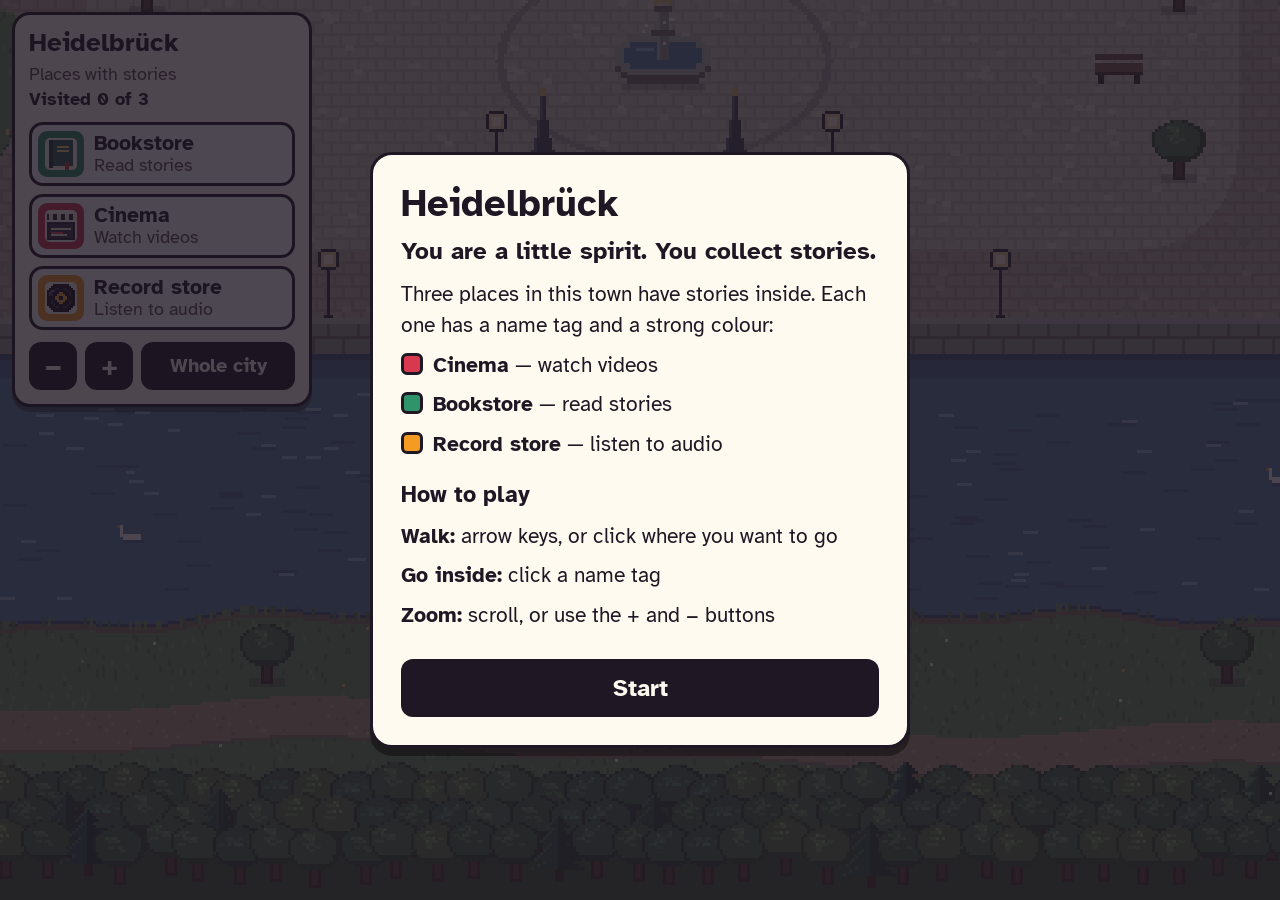
==== index.html @ c9896e07 "Mobile: route-finding tap-to-walk, drag steering, phone layout; castle moved left - Tap or click fin" ====
<!doctype html>
<html lang="en">
<head>
<meta charset="utf-8">
<meta name="viewport" content="width=device-width, initial-scale=1, viewport-fit=cover">
<meta name="theme-color" content="#1b1420">
<title>Heidelbrück — a town of stories</title>
<link rel="icon" href="data:image/svg+xml,%3Csvg xmlns='http://www.w3.org/2000/svg' viewBox='0 0 16 16' shape-rendering='crispEdges'%3E%3Crect width='16' height='16' rx='3' fill='%231f1724'/%3E%3Cpath d='M5 3h6v1h1v7h-1v2h-2v-2h-1v2h-1v-2h-1v2h-1v-2h-1v-7h1z' fill='%23fffdf6'/%3E%3Cpath d='M6 6h1v2h-1zM9 6h1v2h-1z' fill='%231f1724'/%3E%3C/svg%3E">
<link rel="preconnect" href="https://fonts.googleapis.com">
<link rel="preconnect" href="https://fonts.gstatic.com" crossorigin>
<link href="https://fonts.googleapis.com/css2?family=Atkinson+Hyperlegible:wght@400;700&display=swap" rel="stylesheet">
<link rel="stylesheet" href="style.css">
</head>
<body>

<canvas id="game" role="img" aria-label="Map of the town. Use the list of places to open a place with stories."></canvas>

<!-- name tags that sit on the map, one per place with stories -->
<div id="labels"></div>

<!-- the map legend: every place you can go into -->
<nav id="panel" class="open" aria-label="Places with stories">
  <div class="panel-head">
    <h1>Heidelbrück</h1>
    <button id="list-toggle" aria-expanded="true" aria-controls="legend">Places</button>
  </div>
  <p class="panel-sub">Places with stories</p>
  <p id="count">Visited 0 of 3</p>
  <ul id="legend"></ul>
  <div class="zoom" role="group" aria-label="Zoom">
    <button id="zoom-out" aria-label="Zoom out">−</button>
    <button id="zoom-in" aria-label="Zoom in">+</button>
    <button id="view">Whole city</button>
  </div>
</nav>

<button id="hint" hidden></button>
<div id="toast" role="status" hidden></div>

<div id="intro">
  <div class="intro-card">
    <h1>Heidelbrück</h1>
    <p class="lead">You are a little spirit. You collect stories.</p>
    <p>Three places in this town have stories inside. Each one has a name tag and a strong colour:</p>
    <ul class="what">
      <li><span class="dot" style="--c:#d8394e"></span><b>Cinema</b> — watch videos</li>
      <li><span class="dot" style="--c:#2f9469"></span><b>Bookstore</b> — read stories</li>
      <li><span class="dot" style="--c:#f59a23"></span><b>Record store</b> — listen to audio</li>
    </ul>
    <h2>How to play</h2>
    <ul class="how">
      <li class="keys"><b>Walk:</b> arrow keys, or click where you want to go</li>
      <li class="touch"><b>Walk:</b> tap where you want to go</li>
      <li class="keys"><b>Go inside:</b> click a name tag</li>
      <li class="touch"><b>Go inside:</b> tap a name tag</li>
      <li class="keys"><b>Zoom:</b> scroll, or use the + and − buttons</li>
      <li class="touch"><b>Zoom:</b> pinch with two fingers</li>
    </ul>
    <button id="start">Start</button>
  </div>
</div>

<div id="tip" hidden>
  <b id="tip-name"></b>
  <span id="tip-kind"></span>
  <em>Click to go inside</em>
</div>

<script src="stories.js"></script>
<script src="icons.js"></script>
<script src="game.js"></script>
</body>
</html>
---- style.css ----
/* Map page. Text is set large, in a typeface designed for easy reading,
   with dark ink on a light background everywhere. */
* { box-sizing: border-box; margin: 0; padding: 0; }

:root {
  --ink: #1f1724;
  --paper: #fffaf0;
  --soft: #5a4a52;
  --focus: #0b57d0;
  --font: 'Atkinson Hyperlegible', system-ui, -apple-system, 'Segoe UI', Roboto, Arial, sans-serif;
}

html, body {
  height: 100%;
  height: 100dvh;
  overflow: hidden;
  overscroll-behavior: none;              /* no pull-to-refresh or rubber-banding */
  -webkit-tap-highlight-color: transparent;
  -webkit-touch-callout: none;
  -webkit-text-size-adjust: 100%;
  background: #1b1420;
  color: var(--ink);
  font-family: var(--font);
  font-size: 20px;
  line-height: 1.4;
  -webkit-user-select: none;
  user-select: none;
}

#game {
  display: block;
  image-rendering: crisp-edges;
  image-rendering: pixelated;
  touch-action: none;
}

:focus-visible { outline: 4px solid var(--focus); outline-offset: 3px; }

button {
  min-width: 48px; min-height: 48px;
  padding: 8px 16px;
  font: 700 20px/1 var(--font);
  color: var(--paper);
  background: var(--ink);
  border: 0;
  border-radius: 12px;
  cursor: pointer;
}
button:hover { background: #45344f; }

/* ---------- A place you can go into (used in the list and as a name tag on the map) ---------- */
.stop {
  display: flex; align-items: center; gap: 10px;
  padding: 6px 12px 6px 6px;
  color: var(--ink);
  background: #fff;
  border: 3px solid var(--ink);
  border-radius: 14px;
  text-decoration: none;
  cursor: pointer;
}
.stop .chip {
  flex: none;
  display: grid; place-items: center;
  width: 46px; height: 46px;
  border-radius: 9px;
  background: var(--c);
}
.stop .chip canvas { width: 32px; height: 32px; image-rendering: pixelated; background: #fffaf0; border-radius: 5px; }
.stop b { display: block; font-size: 21px; line-height: 1.15; }
.stop small { display: block; font-size: 18px; line-height: 1.2; color: var(--soft); }
.stop .done {
  display: none;
  margin-left: auto;
  width: 28px; height: 28px; border-radius: 50%;
  font-size: 18px; font-weight: 700; line-height: 28px; text-align: center;
  color: #fff; background: #1c7c4a;
}
.stop.found .done { display: block; }
.stop:hover, .stop:focus-visible { background: #fff3c4; }

/* ---------- Name tags on the map ---------- */
#labels { position: fixed; inset: 0; z-index: 1; overflow: hidden; pointer-events: none; display: none; }
body.playing #labels { display: block; }
.tag {
  position: absolute; left: 0; top: 0;
  pointer-events: auto;
  touch-action: none;
  white-space: nowrap;
  box-shadow: 0 5px 0 rgba(0, 0, 0, .35);
}
.tag::after {            /* little pointer down to the building */
  content: '';
  position: absolute; left: 50%; bottom: -14px; margin-left: -11px;
  border: 11px solid transparent; border-top-color: var(--ink); border-bottom: 0;
}
.tag .done { margin-left: 4px; }
/* zoomed out: shorter tags, then icons only, so they do not pile up */
#labels.short .tag small, #labels.tiny .tag .txt { display: none; }
#labels.tiny .tag { padding: 4px; gap: 0; border-radius: 12px; }
#labels.tiny .tag .chip { width: 38px; height: 38px; }
#labels.tiny .tag .chip canvas { width: 28px; height: 28px; }
#labels.tiny .tag .done { position: absolute; top: -12px; right: -12px; margin: 0; width: 24px; height: 24px; line-height: 24px; font-size: 15px; border: 2px solid #fff; }
#labels.tiny .tag::after { bottom: -11px; margin-left: -8px; border-width: 8px; border-bottom: 0; }

/* ---------- Panel: town name, list of places, zoom ---------- */
#panel {
  position: fixed; top: max(12px, env(safe-area-inset-top)); left: max(12px, env(safe-area-inset-left)); z-index: 3;
  width: 300px; max-width: calc(100vw - 24px);
  padding: 14px;
  background: var(--paper);
  border: 3px solid var(--ink);
  border-radius: 18px;
  box-shadow: 0 5px 0 rgba(0, 0, 0, .35);
}
.panel-head { display: flex; align-items: center; justify-content: space-between; gap: 10px; }
#panel h1 { font-size: 26px; line-height: 1.1; }
#list-toggle { display: none; }
.panel-sub { font-size: 18px; color: var(--soft); margin-top: 4px; }
#count { font-size: 18px; font-weight: 700; margin-bottom: 10px; }
#legend { list-style: none; display: grid; gap: 8px; margin-bottom: 12px; }
.zoom { display: flex; gap: 8px; }
.zoom #view { flex: 1; }
#zoom-in, #zoom-out { font-size: 28px; padding: 0; }

/* ---------- Messages ---------- */
#hint, #toast {
  position: fixed; left: 50%; transform: translateX(-50%); z-index: 3;
  max-width: calc(100vw - 24px);
  padding: 10px 18px;
  font-size: 21px; font-weight: 700; text-align: center;
  background: var(--paper);
  border: 3px solid var(--ink);
  border-radius: 14px;
  box-shadow: 0 5px 0 rgba(0, 0, 0, .35);
}
#hint {                  /* "go inside" button, shown when the spirit stands at a door */
  bottom: max(16px, env(safe-area-inset-bottom));
  min-height: 56px;
  color: var(--paper); background: var(--ink);
  border-color: var(--paper);
  border-left: 14px solid var(--c, var(--paper));
}
#hint[hidden] { display: none; }
#toast { top: 16px; background: #e4f6e9; }
#toast[hidden] { display: none; }

#tip {
  position: fixed; z-index: 4;
  pointer-events: none;
  padding: 10px 14px;
  background: var(--paper);
  border: 3px solid var(--ink);
  border-left: 12px solid var(--c);
  border-radius: 12px;
  box-shadow: 0 5px 0 rgba(0, 0, 0, .35);
  white-space: nowrap;
}
#tip[hidden] { display: none; }
#tip b { display: block; font-size: 21px; line-height: 1.2; }
#tip span { display: block; font-size: 18px; color: var(--soft); }
#tip em { display: block; margin-top: 2px; font-style: normal; font-size: 18px; font-weight: 700; }

/* ---------- Welcome card ---------- */
#intro {
  position: fixed; inset: 0; z-index: 5;
  display: flex; align-items: center; justify-content: center;
  padding: 16px;
  background: rgba(27, 20, 32, .78);
}
#intro.gone { display: none; }
.intro-card {
  width: min(100%, 540px);
  max-height: 94vh; max-height: 94dvh; overflow: auto;
  overscroll-behavior: contain;
  padding: 28px;
  background: var(--paper);
  border: 3px solid var(--ink);
  border-radius: 22px;
  box-shadow: 0 8px 0 rgba(0, 0, 0, .4);
  font-size: 21px; line-height: 1.5;
}
.intro-card h1 { font-size: 38px; line-height: 1.1; margin-bottom: 8px; }
.intro-card h2 { font-size: 23px; margin: 18px 0 6px; }
.intro-card .lead { font-size: 24px; font-weight: 700; margin-bottom: 10px; }
.intro-card ul { list-style: none; margin-top: 8px; }
.intro-card li { margin: 8px 0; }
.touch { display: none; }
@media (pointer: coarse) { .intro-card .touch { display: list-item; } .intro-card .keys { display: none; } }
.intro-card .dot {
  display: inline-block; vertical-align: -3px;
  width: 22px; height: 22px; margin-right: 10px;
  border: 3px solid var(--ink); border-radius: 6px;
  background: var(--c);
}
#start { margin-top: 20px; width: 100%; min-height: 58px; font-size: 24px; }

/* ---------- Phones (portrait or landscape) ----------
   The list folds away behind a button; zoom buttons sit at the bottom left, in reach of a thumb. */
@media (max-width: 640px), (max-height: 480px) {
  html, body { font-size: 18px; }
  #panel {
    top: max(8px, env(safe-area-inset-top)); left: max(8px, env(safe-area-inset-left));
    width: auto; max-width: calc(100vw - 16px);
    padding: 8px 10px 8px 14px; border-radius: 14px;
  }
  #panel h1 { font-size: 21px; }
  #list-toggle { display: block; min-height: 44px; padding: 6px 14px; font-size: 18px; }
  #panel:not(.open) .panel-sub, #panel:not(.open) #count, #panel:not(.open) #legend { display: none; }
  #panel.open { width: min(320px, calc(100vw - 16px)); padding-bottom: 12px; max-height: calc(100dvh - 90px); overflow: auto; }
  #panel.open .panel-sub { margin-top: 8px; }
  #legend { margin-bottom: 0; }
  .zoom {
    position: fixed; z-index: 3;
    left: max(8px, env(safe-area-inset-left)); bottom: max(8px, env(safe-area-inset-bottom));
  }
  .zoom button { border: 3px solid var(--paper); box-shadow: 0 4px 0 rgba(0, 0, 0, .35); }
  .zoom #view { flex: none; padding: 8px 12px; font-size: 18px; }
  #hint { bottom: calc(max(8px, env(safe-area-inset-bottom)) + 62px); width: calc(100vw - 16px); font-size: 19px; }
  #toast { top: calc(max(8px, env(safe-area-inset-top)) + 70px); font-size: 19px; }
  .stop { gap: 8px; padding: 4px 10px 4px 4px; border-radius: 12px; }
  .stop .chip { width: 40px; height: 40px; }
  .stop .chip canvas { width: 28px; height: 28px; }
  .stop b { font-size: 19px; }
  .stop small { font-size: 16px; }
  .intro-card { padding: 20px; font-size: 19px; border-radius: 18px; }
  .intro-card h1 { font-size: 30px; }
  .intro-card h2 { font-size: 21px; margin-top: 12px; }
  .intro-card .lead { font-size: 21px; }
  .intro-card li { margin: 6px 0; }
  #start { margin-top: 14px; }
}
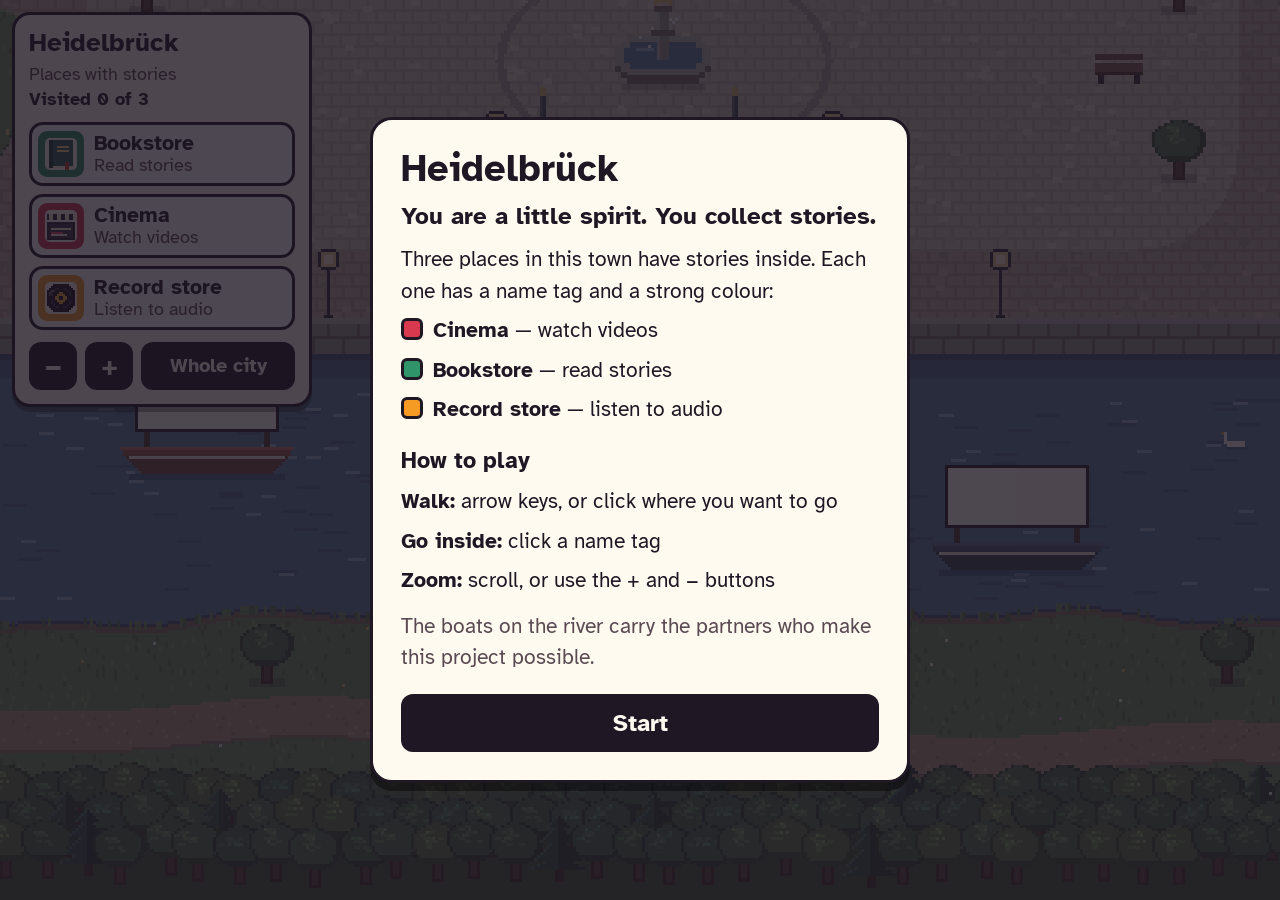
==== commit 993762ba: "Partner boats on the river Six boats, one per partner or funder, each carrying the partner's logo on" ====
--- a/index.html
+++ b/index.html
@@ -17,6 +17,9 @@
 
 <!-- name tags that sit on the map, one per place with stories -->
 <div id="labels"></div>
+
+<!-- partner logos, carried by the boats on the river -->
+<div id="fleet"></div>
 
 <!-- the map legend: every place you can go into -->
 <nav id="panel" class="open" aria-label="Places with stories">
@@ -56,6 +59,7 @@
       <li class="keys"><b>Zoom:</b> scroll, or use the + and − buttons</li>
       <li class="touch"><b>Zoom:</b> pinch with two fingers</li>
     </ul>
+    <p class="thanks">The boats on the river carry the partners who make this project possible.</p>
     <button id="start">Start</button>
   </div>
 </div>
@@ -63,7 +67,7 @@
 <div id="tip" hidden>
   <b id="tip-name"></b>
   <span id="tip-kind"></span>
-  <em>Click to go inside</em>
+  <em id="tip-go">Click to go inside</em>
 </div>
 
 <script src="stories.js"></script>
--- a/style.css
+++ b/style.css
@@ -103,6 +103,12 @@
 #labels.tiny .tag .done { position: absolute; top: -12px; right: -12px; margin: 0; width: 24px; height: 24px; line-height: 24px; font-size: 15px; border: 2px solid #fff; }
 #labels.tiny .tag::after { bottom: -11px; margin-left: -8px; border-width: 8px; border-bottom: 0; }
 
+/* ---------- Partner logos on the boats ---------- */
+#fleet { position: fixed; inset: 0; z-index: 1; overflow: hidden; pointer-events: none; display: none; }
+body.playing #fleet { display: block; }
+.sponsor { position: absolute; left: 0; top: 0; display: block; padding: 3px; pointer-events: auto; touch-action: none; }
+.sponsor img { display: block; width: 100%; height: 100%; object-fit: contain; }
+
 /* ---------- Panel: town name, list of places, zoom ---------- */
 #panel {
   position: fixed; top: max(12px, env(safe-area-inset-top)); left: max(12px, env(safe-area-inset-left)); z-index: 3;
@@ -193,6 +199,7 @@
   border: 3px solid var(--ink); border-radius: 6px;
   background: var(--c);
 }
+.intro-card .thanks { margin-top: 14px; color: var(--soft); }
 #start { margin-top: 20px; width: 100%; min-height: 58px; font-size: 24px; }
 
 /* ---------- Phones (portrait or landscape) ----------
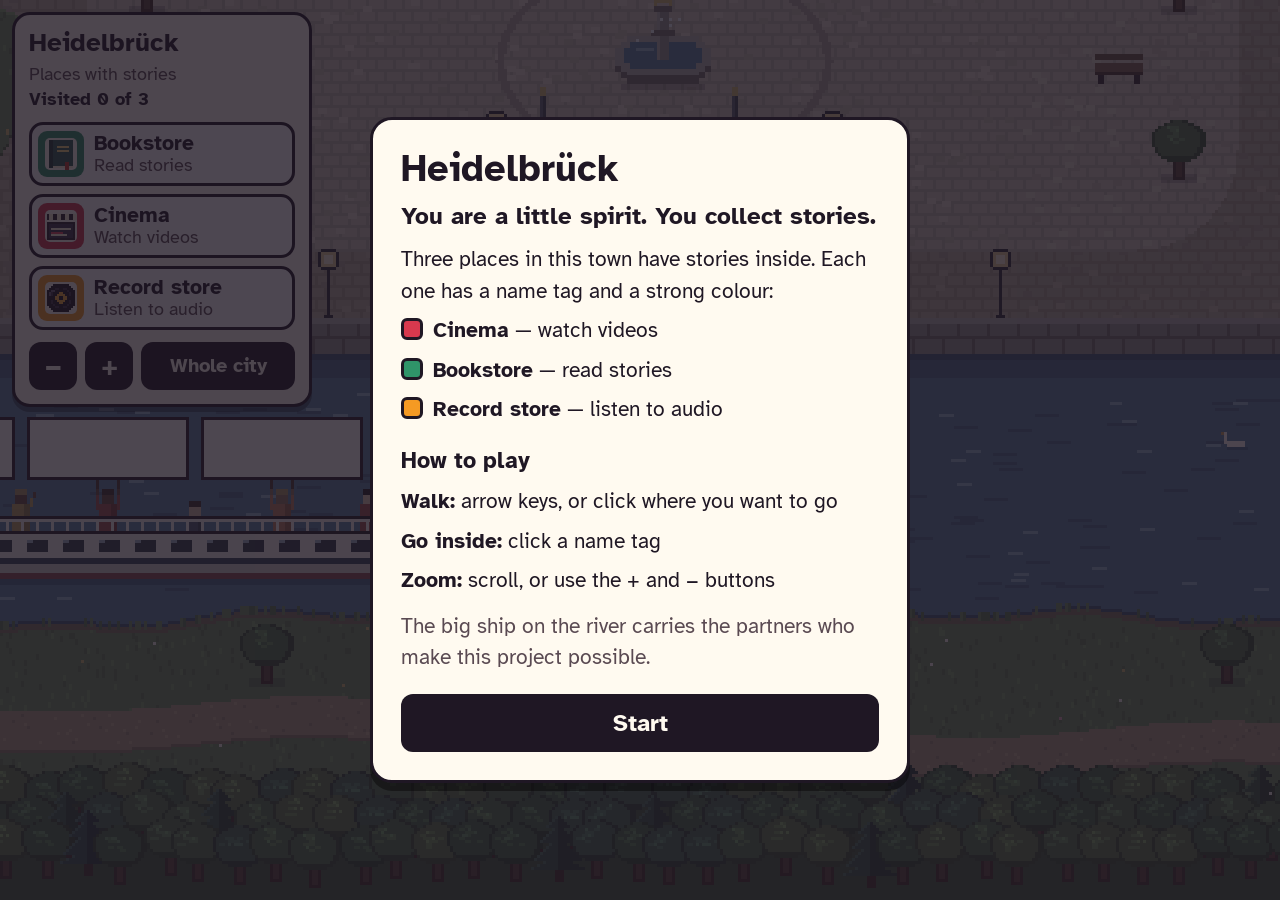
==== commit 3aff0b7e: "One big partner ship instead of six small boats A river ship cruises under the bridge; passengers on" ====
--- a/index.html
+++ b/index.html
@@ -59,7 +59,7 @@
       <li class="keys"><b>Zoom:</b> scroll, or use the + and − buttons</li>
       <li class="touch"><b>Zoom:</b> pinch with two fingers</li>
     </ul>
-    <p class="thanks">The boats on the river carry the partners who make this project possible.</p>
+    <p class="thanks">The big ship on the river carries the partners who make this project possible.</p>
     <button id="start">Start</button>
   </div>
 </div>
--- a/style.css
+++ b/style.css
@@ -103,7 +103,7 @@
 #labels.tiny .tag .done { position: absolute; top: -12px; right: -12px; margin: 0; width: 24px; height: 24px; line-height: 24px; font-size: 15px; border: 2px solid #fff; }
 #labels.tiny .tag::after { bottom: -11px; margin-left: -8px; border-width: 8px; border-bottom: 0; }
 
-/* ---------- Partner logos on the boats ---------- */
+/* ---------- Partner logos on the signs held up on the ship ---------- */
 #fleet { position: fixed; inset: 0; z-index: 1; overflow: hidden; pointer-events: none; display: none; }
 body.playing #fleet { display: block; }
 .sponsor { position: absolute; left: 0; top: 0; display: block; padding: 3px; pointer-events: auto; touch-action: none; }
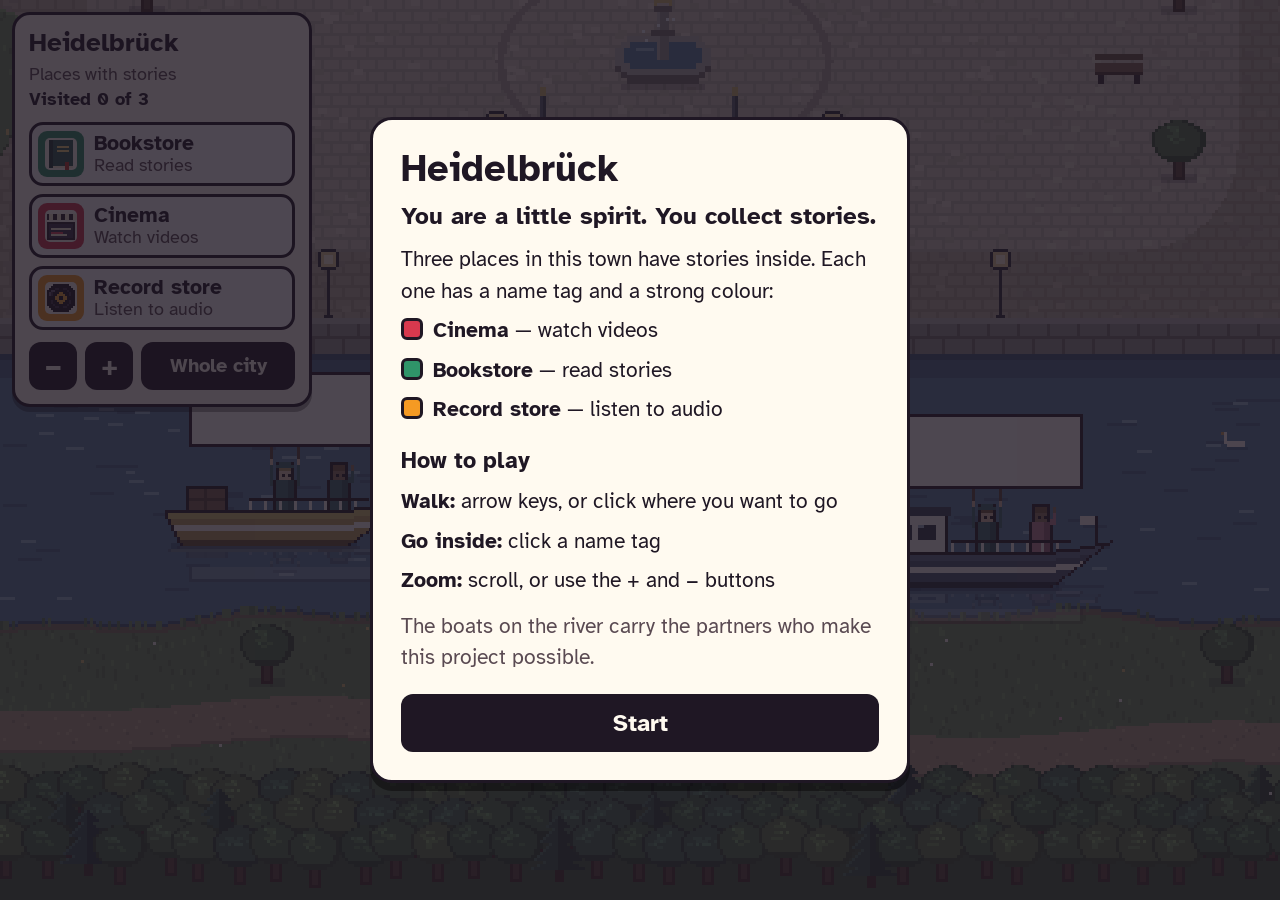
==== commit dc64f777: "Vertical town for phones; six steady partner boats - A second, portrait layout of the same town for " ====
--- a/index.html
+++ b/index.html
@@ -59,7 +59,7 @@
       <li class="keys"><b>Zoom:</b> scroll, or use the + and − buttons</li>
       <li class="touch"><b>Zoom:</b> pinch with two fingers</li>
     </ul>
-    <p class="thanks">The big ship on the river carries the partners who make this project possible.</p>
+    <p class="thanks">The boats on the river carry the partners who make this project possible.</p>
     <button id="start">Start</button>
   </div>
 </div>
--- a/style.css
+++ b/style.css
@@ -103,7 +103,7 @@
 #labels.tiny .tag .done { position: absolute; top: -12px; right: -12px; margin: 0; width: 24px; height: 24px; line-height: 24px; font-size: 15px; border: 2px solid #fff; }
 #labels.tiny .tag::after { bottom: -11px; margin-left: -8px; border-width: 8px; border-bottom: 0; }
 
-/* ---------- Partner logos on the signs held up on the ship ---------- */
+/* ---------- Partner logos on the signs held up on the boats ---------- */
 #fleet { position: fixed; inset: 0; z-index: 1; overflow: hidden; pointer-events: none; display: none; }
 body.playing #fleet { display: block; }
 .sponsor { position: absolute; left: 0; top: 0; display: block; padding: 3px; pointer-events: auto; touch-action: none; }
@@ -203,28 +203,43 @@
 #start { margin-top: 20px; width: 100%; min-height: 58px; font-size: 24px; }
 
 /* ---------- Phones (portrait or landscape) ----------
-   The list folds away behind a button; zoom buttons sit at the bottom left, in reach of a thumb. */
+   Everything sits in one row at the bottom, in reach of a thumb, and the top of the
+   map stays clear: zoom buttons on the left, a "Places" button on the right that
+   opens the list. */
 @media (max-width: 640px), (max-height: 480px) {
   html, body { font-size: 18px; }
   #panel {
-    top: max(8px, env(safe-area-inset-top)); left: max(8px, env(safe-area-inset-left));
-    width: auto; max-width: calc(100vw - 16px);
-    padding: 8px 10px 8px 14px; border-radius: 14px;
+    top: auto; left: auto;
+    right: max(8px, env(safe-area-inset-right)); bottom: max(8px, env(safe-area-inset-bottom));
+    width: auto; max-width: none;
+    padding: 0; border: 0; border-radius: 0; background: none; box-shadow: none;
   }
-  #panel h1 { font-size: 21px; }
-  #list-toggle { display: block; min-height: 44px; padding: 6px 14px; font-size: 18px; }
+  #panel h1 { display: none; font-size: 22px; }
+  #list-toggle { display: block; min-height: 54px; padding: 8px 16px; font-size: 20px; border: 3px solid var(--paper); box-shadow: 0 4px 0 rgba(0, 0, 0, .35); }
   #panel:not(.open) .panel-sub, #panel:not(.open) #count, #panel:not(.open) #legend { display: none; }
-  #panel.open { width: min(320px, calc(100vw - 16px)); padding-bottom: 12px; max-height: calc(100dvh - 90px); overflow: auto; }
-  #panel.open .panel-sub { margin-top: 8px; }
-  #legend { margin-bottom: 0; }
   .zoom {
     position: fixed; z-index: 3;
     left: max(8px, env(safe-area-inset-left)); bottom: max(8px, env(safe-area-inset-bottom));
   }
-  .zoom button { border: 3px solid var(--paper); box-shadow: 0 4px 0 rgba(0, 0, 0, .35); }
+  .zoom button { min-height: 54px; border: 3px solid var(--paper); box-shadow: 0 4px 0 rgba(0, 0, 0, .35); }
   .zoom #view { flex: none; padding: 8px 12px; font-size: 18px; }
-  #hint { bottom: calc(max(8px, env(safe-area-inset-bottom)) + 62px); width: calc(100vw - 16px); font-size: 19px; }
-  #toast { top: calc(max(8px, env(safe-area-inset-top)) + 70px); font-size: 19px; }
+
+  /* list open: a sheet across the bottom, zoom buttons move inside it */
+  #panel.open {
+    left: max(8px, env(safe-area-inset-left));
+    padding: 12px; max-height: calc(100dvh - 24px); overflow: auto;
+    background: var(--paper); border: 3px solid var(--ink); border-radius: 16px; box-shadow: 0 5px 0 rgba(0, 0, 0, .35);
+  }
+  #panel.open h1 { display: block; }
+  #panel.open #list-toggle { min-height: 44px; border: 0; box-shadow: none; }
+  #panel.open .panel-sub { margin-top: 6px; }
+  #panel.open .zoom { position: static; }
+  #panel.open .zoom button { border: 0; box-shadow: none; }
+  #panel.open .zoom #view { flex: 1; }
+
+  #hint { bottom: calc(max(8px, env(safe-area-inset-bottom)) + 68px); width: calc(100vw - 16px); font-size: 19px; }
+  #panel.open ~ #hint { display: none; }      /* the open list would cover it */
+  #toast { top: max(8px, env(safe-area-inset-top)); font-size: 19px; }
   .stop { gap: 8px; padding: 4px 10px 4px 4px; border-radius: 12px; }
   .stop .chip { width: 40px; height: 40px; }
   .stop .chip canvas { width: 28px; height: 28px; }
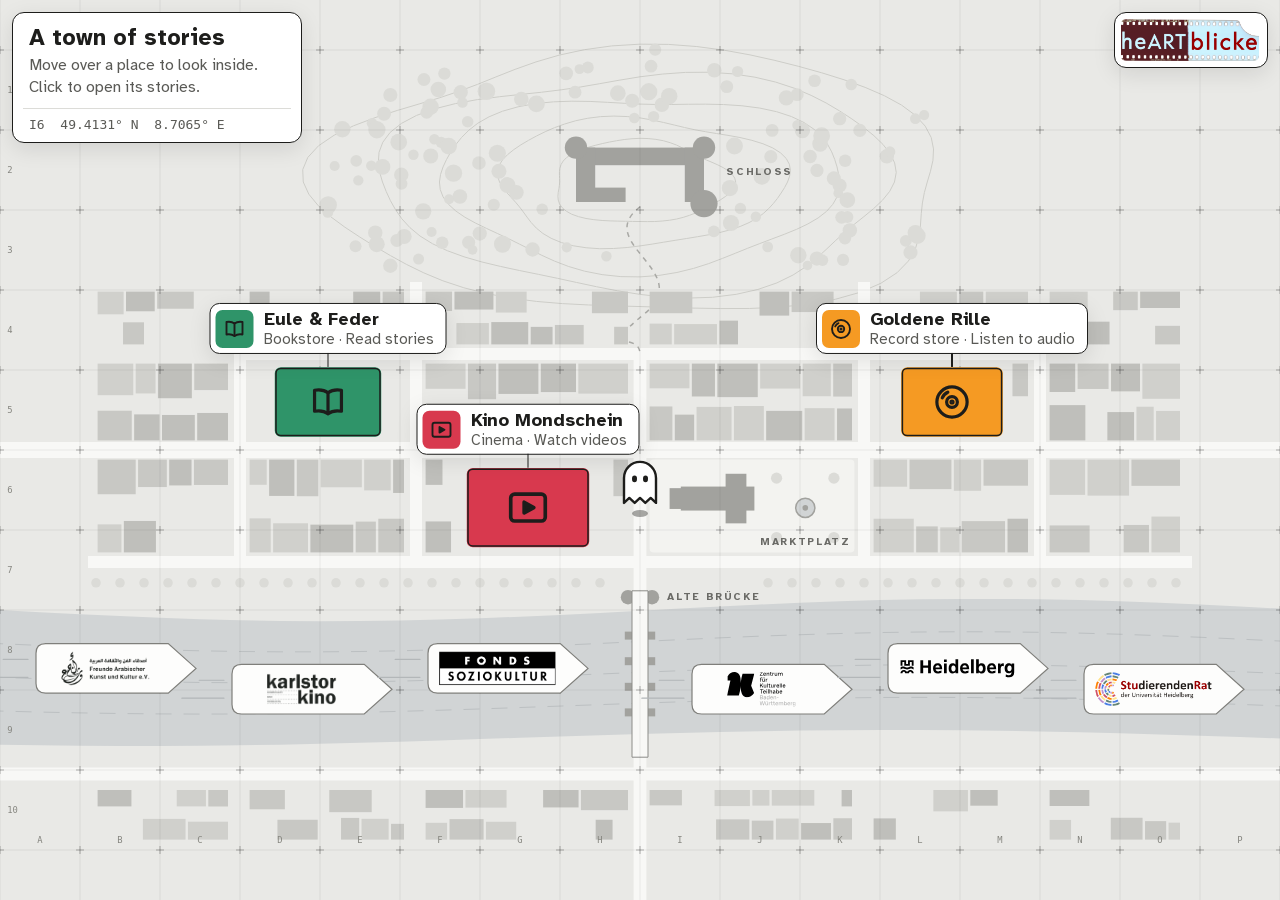
==== commit aaac8a47: "Replace pixel town with the new SVG town map from heartblicke (23 Nov) Co-Authored-By: Claude Opus 5" ====
--- a/index.html
+++ b/index.html
@@ -3,75 +3,70 @@
 <head>
 <meta charset="utf-8">
 <meta name="viewport" content="width=device-width, initial-scale=1, viewport-fit=cover">
-<meta name="theme-color" content="#1b1420">
-<title>Heidelbrück — a town of stories</title>
-<link rel="icon" href="data:image/svg+xml,%3Csvg xmlns='http://www.w3.org/2000/svg' viewBox='0 0 16 16' shape-rendering='crispEdges'%3E%3Crect width='16' height='16' rx='3' fill='%231f1724'/%3E%3Cpath d='M5 3h6v1h1v7h-1v2h-2v-2h-1v2h-1v-2h-1v2h-1v-2h-1v-7h1z' fill='%23fffdf6'/%3E%3Cpath d='M6 6h1v2h-1zM9 6h1v2h-1z' fill='%231f1724'/%3E%3C/svg%3E">
-<link rel="preconnect" href="https://fonts.googleapis.com">
-<link rel="preconnect" href="https://fonts.gstatic.com" crossorigin>
-<link href="https://fonts.googleapis.com/css2?family=Atkinson+Hyperlegible:wght@400;700&display=swap" rel="stylesheet">
-<link rel="stylesheet" href="style.css">
+<meta name="theme-color" content="#e9e9e6">
+<title>heartblicke | A town of stories</title>
+<meta name="description" content="heartblicke: a map of a small town and the stories kept in it. Videos in the cinema, written stories in the bookstore, audio in the record store.">
+<link rel="icon" href="data:image/svg+xml,%3Csvg xmlns='http://www.w3.org/2000/svg' viewBox='0 0 32 32'%3E%3Crect width='32' height='32' rx='7' fill='%231d1d1b'/%3E%3Cpath d='M8 26V14a8 8 0 0 1 16 0v12l-2.7-2.5-2.6 2.5-2.7-2.5-2.7 2.5-2.6-2.5z' fill='%23fff'/%3E%3Ccircle cx='13' cy='14.5' r='1.6' fill='%231d1d1b'/%3E%3Ccircle cx='19' cy='14.5' r='1.6' fill='%231d1d1b'/%3E%3C/svg%3E">
+<link rel="stylesheet" href="map/map.css?v=2">
 </head>
 <body>
 
-<canvas id="game" role="img" aria-label="Map of the town. Use the list of places to open a place with stories."></canvas>
+<!-- the map itself is drawn by map/town.js -->
+<svg id="map" role="img" aria-label="Map of the town. The list of places opens each place with stories."></svg>
 
 <!-- name tags that sit on the map, one per place with stories -->
-<div id="labels"></div>
+<div id="tags"></div>
 
-<!-- partner logos, carried by the boats on the river -->
-<div id="fleet"></div>
+<!-- the spirit of stories: it follows the pointer -->
+<div id="spirit" aria-hidden="true">
+  <svg viewBox="0 0 44 50" width="44" height="50">
+    <path class="sheet" d="M6 46V21a16 16 0 0 1 32 0v25l-5.3-5-5.4 5-5.3-5-5.3 5-5.4-5z"/>
+    <g class="eyes"><ellipse cx="16.5" cy="22" rx="2.5" ry="3.3"/><ellipse cx="27.5" cy="22" rx="2.5" ry="3.3"/></g>
+  </svg>
+  <i></i>
+</div>
 
-<!-- the map legend: every place you can go into -->
-<nav id="panel" class="open" aria-label="Places with stories">
-  <div class="panel-head">
-    <h1>Heidelbrück</h1>
-    <button id="list-toggle" aria-expanded="true" aria-controls="legend">Places</button>
-  </div>
-  <p class="panel-sub">Places with stories</p>
-  <p id="count">Visited 0 of 3</p>
-  <ul id="legend"></ul>
-  <div class="zoom" role="group" aria-label="Zoom">
-    <button id="zoom-out" aria-label="Zoom out">−</button>
-    <button id="zoom-in" aria-label="Zoom in">+</button>
-    <button id="view">Whole city</button>
-  </div>
+<!-- the heartblicke logo (the site menu lives on the full heartblicke site) -->
+<header id="site">
+  <a class="site-logo" href="index.html"><img src="assets/landing-heartblicke-logo.png" alt="heartblicke" width="1000" height="305"></a>
+</header>
+
+<!-- the map legend: every place that holds stories -->
+<nav id="legend" aria-label="Places with stories">
+  <h1>A town of stories</h1>
+  <p class="how"><span class="mouse">Move over a place to look inside. Click to open its stories.</span><span class="finger">Tap a place to open its stories.</span></p>
+  <ul id="places"></ul>
+  <p id="coords" aria-hidden="true"></p>
 </nav>
 
-<button id="hint" hidden></button>
-<div id="toast" role="status" hidden></div>
+<!-- the stories of the place that was clicked -->
+<aside id="stories" aria-labelledby="st-name"></aside>
 
-<div id="intro">
-  <div class="intro-card">
-    <h1>Heidelbrück</h1>
-    <p class="lead">You are a little spirit. You collect stories.</p>
-    <p>Three places in this town have stories inside. Each one has a name tag and a strong colour:</p>
-    <ul class="what">
-      <li><span class="dot" style="--c:#d8394e"></span><b>Cinema</b> — watch videos</li>
-      <li><span class="dot" style="--c:#2f9469"></span><b>Bookstore</b> — read stories</li>
-      <li><span class="dot" style="--c:#f59a23"></span><b>Record store</b> — listen to audio</li>
-    </ul>
-    <h2>How to play</h2>
-    <ul class="how">
-      <li class="keys"><b>Walk:</b> arrow keys, or click where you want to go</li>
-      <li class="touch"><b>Walk:</b> tap where you want to go</li>
-      <li class="keys"><b>Go inside:</b> click a name tag</li>
-      <li class="touch"><b>Go inside:</b> tap a name tag</li>
-      <li class="keys"><b>Zoom:</b> scroll, or use the + and − buttons</li>
-      <li class="touch"><b>Zoom:</b> pinch with two fingers</li>
-    </ul>
-    <p class="thanks">The boats on the river carry the partners who make this project possible.</p>
-    <button id="start">Start</button>
+<!-- preview shown while the pointer is over a place -->
+<div id="peek" hidden aria-hidden="true">
+  <div class="peek-media"></div>
+  <div class="peek-prog"><i></i></div>
+  <div class="peek-text">
+    <p class="peek-kicker"></p>
+    <p class="peek-title"></p>
+    <p class="peek-meta"></p>
+    <p class="peek-go"></p>
   </div>
 </div>
 
-<div id="tip" hidden>
-  <b id="tip-name"></b>
-  <span id="tip-kind"></span>
-  <em id="tip-go">Click to go inside</em>
-</div>
+<!-- name of a partner, shown over its boat -->
+<div id="tip" hidden aria-hidden="true"></div>
 
-<script src="stories.js"></script>
-<script src="icons.js"></script>
-<script src="game.js"></script>
+<noscript>
+  <p class="plain">
+    <a href="store.html?shop=cinema">Cinema: watch videos</a>
+    <a href="store.html?shop=books">Bookstore: read stories</a>
+    <a href="store.html?shop=vinyl">Record store: listen to audio</a>
+  </p>
+</noscript>
+
+<script src="map/stories.js?v=3"></script>
+<script src="map/icons.js?v=2"></script>
+<script src="map/town.js?v=2"></script>
 </body>
 </html>
--- a/map/map.css
+++ b/map/map.css
@@ -0,0 +1,310 @@
+/* Map page: a quiet grey map. The only colour belongs to the places with stories.
+   Text is set large, in a typeface designed for easy reading. */
+* { box-sizing: border-box; margin: 0; padding: 0; }
+
+/* Atkinson Hyperlegible, served from this site (no outside requests) */
+@font-face { font-family: 'Atkinson Hyperlegible'; font-weight: 400; font-display: swap; src: url('../assets/AtkinsonHyperlegible-Regular.woff2') format('woff2'); }
+@font-face { font-family: 'Atkinson Hyperlegible'; font-weight: 700; font-display: swap; src: url('../assets/AtkinsonHyperlegible-Bold.woff2') format('woff2'); }
+
+:root {
+  --ink: #1d1d1b;
+  --soft: #5a5a56;
+  --land: #e9e9e6;
+  --card: #ffffff;
+  --rule: #dcdcd8;
+  --focus: #0b57d0;
+  --font: 'Atkinson Hyperlegible', system-ui, -apple-system, 'Segoe UI', Roboto, Arial, sans-serif;
+  --mono: ui-monospace, 'SF Mono', Menlo, Consolas, monospace;
+}
+
+html, body {
+  height: 100%;
+  height: 100dvh;
+  overflow: hidden;
+  overscroll-behavior: none;
+  -webkit-tap-highlight-color: transparent;
+  -webkit-text-size-adjust: 100%;
+  background: var(--land);
+  color: var(--ink);
+  font-family: var(--font);
+  font-size: 18px;
+  line-height: 1.4;
+}
+:focus-visible { outline: 3px solid var(--focus); outline-offset: 2px; }
+button { font: inherit; color: inherit; background: none; border: 0; cursor: pointer; }
+
+/* every floating piece of the page: white, hairline, soft shadow */
+#site, #legend, #stories, #peek, #tip, .tag {
+  background: var(--card);
+  border: 1.5px solid var(--ink);
+  border-radius: 12px;
+  box-shadow: 0 6px 22px rgba(0, 0, 0, .1);
+}
+
+/* ---------- The map ---------- */
+#map {
+  position: fixed; inset: 0;
+  display: block; width: 100%; height: 100%;
+  touch-action: none;
+  -webkit-user-select: none; user-select: none;
+}
+.contour { fill: none; stroke: #cdcdc8; stroke-width: 1; vector-effect: non-scaling-stroke; }
+.wood { fill: #dbdbd7; }
+.river { fill: #d1d4d5; }
+.flow { fill: none; stroke: #bcc0c2; stroke-width: 1; stroke-dasharray: 16 12; vector-effect: non-scaling-stroke; }
+.road { stroke: #f8f8f6; }
+.trailway { fill: none; stroke: #a9a9a5; stroke-width: 1.5; stroke-dasharray: 5 5; vector-effect: non-scaling-stroke; }
+.houses .h1 { fill: #c8c8c4; }
+.houses .h2 { fill: #bfbfbb; }
+.houses .h3 { fill: #d0d0cc; }
+.plaza { fill: #f3f3f0; }
+.landmark { fill: #a2a29e; }
+.fountain { fill: #d1d4d5; stroke: #a2a29e; stroke-width: 1.5; vector-effect: non-scaling-stroke; }
+.deck { fill: #f8f8f6; stroke: #8c8c88; stroke-width: 1; vector-effect: non-scaling-stroke; }
+.grid { fill: none; stroke: var(--ink); stroke-opacity: .07; stroke-width: 1; vector-effect: non-scaling-stroke; }
+.grid.tick { stroke-opacity: .32; }
+.ref { fill: #85857f; font-family: var(--mono); }
+.name { fill: #6a6a66; font-family: var(--font); font-weight: 700; letter-spacing: .16em; }
+.trail { fill: none; stroke: var(--ink); stroke-opacity: .45; stroke-width: 2.5; stroke-dasharray: .1 7; stroke-linecap: round; vector-effect: non-scaling-stroke; pointer-events: none; }
+
+/* partner boats */
+.boat .hull { fill: #fdfdfc; stroke: #7f7f7b; stroke-width: 1.2; vector-effect: non-scaling-stroke; transition: stroke .15s; }
+.boat .wake { fill: none; stroke: #b3b7b9; stroke-width: 1.2; stroke-linecap: round; vector-effect: non-scaling-stroke; }
+.boat > g { animation: bob 5s ease-in-out infinite alternate; }
+.boat:hover .hull, .boat:focus-visible .hull { stroke: var(--ink); stroke-width: 2.5; }
+.boat:focus-visible { outline: none; }
+@keyframes bob { from { transform: translateY(-2.5px); } to { transform: translateY(2.5px); } }
+
+/* the places with stories */
+.place .body { fill: var(--c); stroke: var(--ink); stroke-width: 1.5; vector-effect: non-scaling-stroke; }
+.place .ping {
+  fill: none; stroke: var(--c); stroke-width: 2.5; vector-effect: non-scaling-stroke; pointer-events: none;
+  transform-box: fill-box; transform-origin: center;
+  animation: ping 2.8s ease-out infinite;
+}
+.place .glyph { color: var(--ink); pointer-events: none; overflow: visible; }
+.place.hot .body, .place.open .body { stroke-width: 3.5; }
+@keyframes ping { from { transform: scale(1); opacity: .9; } to { transform: scale(1.75); opacity: 0; } }
+
+@media (hover: hover) and (pointer: fine) {
+  #map, #map a, .tag { cursor: none; }        /* the spirit is the pointer here */
+}
+
+/* ---------- Name tags on the map ---------- */
+#tags { position: fixed; inset: 0; z-index: 2; overflow: hidden; pointer-events: none; }
+.tag {
+  position: absolute; left: 0; top: 0;
+  display: flex; align-items: center; gap: 10px;
+  padding: 5px 12px 5px 5px;
+  border-radius: 10px;
+  text-align: left; white-space: nowrap;
+  pointer-events: auto; touch-action: manipulation;
+  -webkit-user-select: none; user-select: none;
+  transition: background .15s, color .15s;
+}
+.tag::after { content: ''; position: absolute; left: 50%; top: 100%; width: 1.5px; height: 14px; margin-left: -.75px; background: var(--ink); }
+.chip { flex: none; display: grid; place-items: center; width: 38px; height: 38px; color: var(--ink); background: var(--c); border-radius: 7px; }
+.chip svg { display: block; width: 24px; height: 24px; }
+.txt b { display: block; font-size: 18px; line-height: 1.15; }
+.txt small { display: block; font-size: 15px; line-height: 1.25; color: var(--soft); }
+.txt .kd { display: none; }
+.tag.hot, .tag.open { color: #fff; background: var(--ink); }
+.tag.hot small, .tag.open small { color: #dededa; }
+/* little room on the map: shorter tags, then icons only */
+#tags.short .tag .nm, #tags.short .tag small, #tags.tiny .tag .txt { display: none; }
+#tags.short .tag .kd { display: block; font-size: 16px; }
+#tags.short .tag { gap: 7px; padding: 4px 9px 4px 4px; }
+#tags.short .chip { width: 30px; height: 30px; }
+#tags.short .chip svg { width: 20px; height: 20px; }
+#tags.tiny .tag { padding: 4px; }
+
+/* ---------- The spirit ---------- */
+#spirit { position: fixed; left: -22px; top: -56px; z-index: 3; width: 44px; height: 62px; pointer-events: none; opacity: 0; transition: opacity .3s; }
+body.ready #spirit { opacity: 1; }
+#spirit svg { display: block; transform-origin: 50% 80%; overflow: visible; transition: scale .2s; }
+#spirit .sheet { fill: #fff; stroke: var(--ink); stroke-width: 2.4; stroke-linejoin: round; }
+#spirit .eyes ellipse { fill: var(--ink); transform-box: fill-box; transform-origin: center; animation: blink 5.5s infinite; }
+#spirit i { position: absolute; left: 14px; top: 52px; width: 16px; height: 7px; border-radius: 50%; background: rgba(29, 29, 27, .38); }
+#spirit.curious svg { scale: 1.12; }
+@keyframes blink { 0%, 94%, 100% { transform: scaleY(1); } 97% { transform: scaleY(.1); } }
+
+/* ---------- Site logo and menu ---------- */
+#site {
+  position: fixed; top: max(12px, env(safe-area-inset-top)); right: max(12px, env(safe-area-inset-right)); z-index: 5;
+  display: flex; align-items: center; gap: 8px;
+  padding: 6px 8px 6px 6px;
+}
+.site-logo { flex: none; display: block; border-radius: 6px; }
+.site-logo img { display: block; height: 42px; width: auto; border-radius: 5px; }
+#menu-toggle { display: none; min-height: 42px; padding: 6px 14px; font-weight: 700; color: #fff; background: var(--ink); border-radius: 8px; }
+#site-nav { display: flex; gap: 2px; }
+#site-nav a { padding: 9px 11px; font-size: 18px; font-weight: 700; line-height: 1.2; color: var(--ink); border-radius: 8px; text-decoration: none; white-space: nowrap; }
+#site-nav a:hover, #site-nav a:focus-visible { background: #ececea; text-decoration: underline; text-underline-offset: 4px; }
+
+/* ---------- Legend: the list of places ---------- */
+#legend {
+  position: fixed; top: max(12px, env(safe-area-inset-top)); left: max(12px, env(safe-area-inset-left)); z-index: 4;
+  width: 290px; padding: 12px 10px 10px;
+}
+#legend h1 { padding: 0 6px; font-size: 23px; line-height: 1.15; }
+.how { padding: 4px 6px 0; font-size: 16px; line-height: 1.35; color: var(--soft); }
+.how .finger { display: none; }
+@media (hover: none), (pointer: coarse) { .how .mouse { display: none; } .how .finger { display: inline; } }
+#places { display: none; list-style: none; }      /* on big screens the name tags on the map are the list */
+.stop { display: flex; align-items: center; gap: 10px; width: 100%; padding: 5px 6px; border-radius: 9px; text-align: left; }
+.stop:hover, .stop.hot { background: #ececea; }
+.stop.open { color: #fff; background: var(--ink); }
+.stop.open small { color: #dededa; }
+#coords { margin-top: 9px; padding: 8px 6px 0; border-top: 1px solid var(--rule); font: 13px/1.2 var(--mono); color: var(--soft); white-space: pre; }
+
+/* ---------- Preview of a place ---------- */
+#peek { position: fixed; left: 0; top: 0; z-index: 6; width: 320px; overflow: hidden; pointer-events: none; animation: rise .16s ease-out; }
+#peek[hidden] { display: none; }
+@keyframes rise { from { opacity: 0; } }
+.peek-media { position: relative; aspect-ratio: 16 / 9; overflow: hidden; background: var(--ink); }
+.peek-media > * { position: absolute; inset: 0; width: 100%; height: 100%; }
+.peek-media video { object-fit: cover; }
+.peek-img { background: center / cover no-repeat; animation: drift 6s ease-out forwards; }
+.peek-img.badge::after {
+  content: '▶'; position: absolute; left: 50%; top: 50%; width: 54px; height: 54px; margin: -27px;
+  display: grid; place-items: center; padding-left: 4px; font-size: 22px; color: var(--ink); background: #fff; border-radius: 50%;
+}
+@keyframes drift { from { transform: scale(1); } to { transform: scale(1.08); } }
+.peek-words { padding: 16px 18px; background: #fbfaf6; font-family: Georgia, 'Times New Roman', serif; }
+.peek-words b { display: block; margin-bottom: 6px; font-size: 18px; line-height: 1.2; }
+.peek-words p { font-size: 16px; line-height: 1.45; display: -webkit-box; -webkit-box-orient: vertical; -webkit-line-clamp: 4; line-clamp: 4; overflow: hidden; }
+.peek-record { display: flex; align-items: center; justify-content: center; gap: 26px; background: #242422; }
+.peek-card { display: grid; place-items: center; color: var(--ink); background: var(--c); }
+.peek-card svg { width: 72px; height: 72px; }
+.disc {
+  flex: none; display: grid; place-items: center;
+  width: 112px; height: 112px; border-radius: 50%;
+  background: radial-gradient(circle, #f4f4f0 0 4%, var(--c) 4.5% 33%, #111 34% 36%, #2b2b29 37% 52%, #111 53% 55%, #2b2b29 56% 78%, #111 79%);
+}
+.peek-record .disc { animation: turn 2.4s linear infinite; background-image: radial-gradient(circle, #f4f4f0 0 4%, var(--c) 4.5% 33%, transparent 34%), conic-gradient(#111, #3a3a37 12%, #111 25%, #3a3a37 37%, #111 50%, #3a3a37 62%, #111 75%, #3a3a37 87%, #111); }
+@keyframes turn { to { transform: rotate(360deg); } }
+.bars { display: flex; align-items: flex-end; gap: 6px; height: 64px; }
+.bars i { width: 8px; height: 100%; border-radius: 3px; background: var(--c); transform-origin: bottom; animation: beat 1s ease-in-out infinite alternate; }
+.bars i:nth-child(2) { animation-duration: .7s; } .bars i:nth-child(3) { animation-duration: 1.3s; }
+.bars i:nth-child(4) { animation-duration: .85s; } .bars i:nth-child(5) { animation-duration: 1.1s; }
+@keyframes beat { from { transform: scaleY(.2); } to { transform: scaleY(1); } }
+.peek-prog { height: 4px; background: var(--rule); }
+.peek-prog i { display: block; width: 100%; height: 100%; background: var(--c); transform: scaleX(0); transform-origin: left; }
+@keyframes prog { to { transform: scaleX(1); } }
+.peek-text { padding: 10px 14px 12px; }
+.peek-kicker { font-size: 14px; letter-spacing: .04em; color: var(--soft); }
+.peek-title { font-size: 20px; font-weight: 700; line-height: 1.2; }
+.peek-meta { font-size: 15px; color: var(--soft); }
+.peek-go { margin-top: 9px; padding-top: 8px; border-top: 1px solid var(--rule); font-size: 16px; font-weight: 700; }
+
+#tip { position: fixed; left: 0; top: 0; z-index: 6; max-width: 300px; padding: 7px 12px; border-radius: 9px; pointer-events: none; }
+#tip[hidden] { display: none; }
+#tip span { display: block; font-size: 14px; color: var(--soft); }
+#tip b { display: block; font-size: 16px; line-height: 1.25; }
+
+/* ---------- Stories of one place ---------- */
+#stories {
+  position: fixed; z-index: 4;
+  top: calc(max(12px, env(safe-area-inset-top)) + 70px); right: max(12px, env(safe-area-inset-right)); bottom: max(12px, env(safe-area-inset-bottom));
+  width: min(420px, 44vw);
+  display: flex; flex-direction: column; overflow: hidden;
+  transform: translateX(calc(100% + 28px)); visibility: hidden;
+  transition: transform .3s cubic-bezier(.2, .7, .2, 1), visibility 0s .3s;
+}
+#stories.open { transform: none; visibility: visible; transition-delay: 0s; }
+.st-head { display: flex; align-items: flex-start; gap: 12px; padding: 14px 12px 12px 16px; border-top: 8px solid var(--c, var(--ink)); border-bottom: 1px solid var(--rule); }
+.st-head > div { flex: 1; min-width: 0; }
+.st-head .chip { width: 46px; height: 46px; }
+.st-head .chip svg { width: 30px; height: 30px; }
+.kicker { font-size: 15px; color: var(--soft); }
+.st-head h2 { font-size: 26px; line-height: 1.12; }
+.tagline { margin-top: 2px; font-size: 16px; color: var(--soft); }
+.close { flex: none; width: 44px; height: 44px; font-size: 30px; line-height: 1; border-radius: 9px; }
+.close:hover { background: #ececea; }
+.st-body { flex: 1; overflow: auto; overscroll-behavior: contain; padding: 14px 16px 18px; }
+.intro { font-size: 18px; line-height: 1.45; }
+.count { margin-top: 14px; padding-bottom: 6px; border-bottom: 1.5px solid var(--ink); font-size: 15px; font-weight: 700; letter-spacing: .04em; text-transform: uppercase; }
+.none { margin-top: 14px; color: var(--soft); }
+.entries { list-style: none; }
+.entries li { border-bottom: 1px solid var(--rule); }
+.entry { display: flex; gap: 14px; align-items: flex-start; padding: 16px 0; color: inherit; text-decoration: none; }
+.entry.video { flex-direction: column; gap: 10px; }
+.entry .info { flex: 1; min-width: 0; }
+.entry .meta { font-size: 15px; color: var(--soft); }
+.entry h3 { font-size: 20px; line-height: 1.2; }
+.entry .sum { margin-top: 3px; font-size: 16px; line-height: 1.4; color: var(--soft); }
+.entry:hover h3, .entry:focus-visible h3 { text-decoration: underline; text-underline-offset: 4px; }
+.thumb { position: relative; overflow: hidden; border-radius: 8px; background: #2a2a28 center / cover no-repeat; }
+.entry.video .thumb { width: 100%; aspect-ratio: 16 / 9; }
+.thumb.photo { flex: none; width: 104px; height: 78px; }
+.thumb video { position: absolute; inset: 0; width: 100%; height: 100%; object-fit: cover; opacity: 0; transition: opacity .2s; }
+.thumb video.on { opacity: 1; }
+.thumb .badge {
+  position: absolute; left: 50%; top: 50%; width: 52px; height: 52px; margin: -26px;
+  display: grid; place-items: center; padding-left: 4px; font-size: 21px; color: var(--ink); background: #fff; border-radius: 50%;
+  transition: opacity .2s;
+}
+.thumb video.on ~ .badge { opacity: 0; }
+.thumb .dur { position: absolute; right: 8px; bottom: 8px; padding: 2px 7px; font-size: 14px; font-weight: 700; color: #fff; background: rgba(0, 0, 0, .78); border-radius: 5px; }
+.entry .disc { width: 62px; height: 62px; }
+.entry .disc i { font-style: normal; font-size: 12px; font-weight: 700; color: var(--ink); }
+.entry:hover .disc, .entry:focus-visible .disc { animation: turn 2.4s linear infinite; }
+
+.plain { position: fixed; left: 12px; bottom: 12px; z-index: 9; display: grid; gap: 6px; padding: 12px; background: #fff; border: 1.5px solid var(--ink); border-radius: 12px; }
+.plain a { color: var(--ink); font-weight: 700; }
+
+/* ---------- Narrower screens: the menu folds behind a button ---------- */
+@media (max-width: 1000px), (max-height: 480px) {
+  #site { flex-wrap: wrap; justify-content: space-between; max-width: calc(100vw - 24px); }
+  #menu-toggle { display: block; }
+  #site-nav { display: none; flex: 0 0 100%; flex-direction: column; }
+  #site.open #site-nav { display: flex; }
+  #site-nav a { padding: 11px 10px; }
+}
+
+/* ---------- Stories as a sheet from below ---------- */
+@media (max-width: 720px), (max-width: 900px) and (orientation: portrait) {
+  #stories {
+    top: auto; left: max(8px, env(safe-area-inset-left)); right: max(8px, env(safe-area-inset-right)); bottom: max(8px, env(safe-area-inset-bottom));
+    width: auto; max-height: 62dvh;
+    transform: translateY(calc(100% + 20px));
+  }
+  .st-head h2 { font-size: 23px; }
+  body[data-open] #legend { visibility: hidden; }      /* the sheet takes its place */
+}
+
+/* ---------- Phones ---------- */
+@media (max-width: 720px), (max-height: 480px) {
+  html, body { font-size: 17px; }
+  #site { top: max(8px, env(safe-area-inset-top)); right: max(8px, env(safe-area-inset-right)); max-width: calc(100vw - 16px); padding: 5px; }
+  .site-logo img { height: 40px; }
+  /* the legend becomes a row of three buttons along the bottom */
+  #legend {
+    top: auto; left: max(8px, env(safe-area-inset-left)); right: max(8px, env(safe-area-inset-right)); bottom: max(8px, env(safe-area-inset-bottom));
+    width: auto; padding: 5px;
+  }
+  #legend h1 { position: absolute; width: 1px; height: 1px; overflow: hidden; clip-path: inset(50%); }
+  .how {
+    position: absolute; left: 50%; bottom: calc(100% + 8px); transform: translateX(-50%);
+    padding: 6px 12px; white-space: nowrap; font-size: 15px; font-weight: 700; color: var(--ink);
+    background: var(--card); border: 1.5px solid var(--ink); border-radius: 9px;
+  }
+  body.used .how { display: none; }
+  #places { display: flex; gap: 4px; border: 0; padding: 0; }
+  #places li { flex: 1; min-width: 0; }
+  .stop { flex-direction: column; gap: 2px; padding: 5px 2px; text-align: center; }
+  .stop .chip { width: 32px; height: 32px; }
+  .stop .chip svg { width: 21px; height: 21px; }
+  .stop .nm, .stop small { display: none; }
+  .stop .kd { display: block; font-size: 15px; }
+  #coords { display: none; }
+}
+@media (max-height: 480px) and (min-width: 721px) {
+  #legend { right: auto; }
+  .stop { min-width: 96px; }
+}
+
+@media (prefers-reduced-motion: reduce) {
+  .place .ping, .boat > g, #spirit .eyes ellipse, .peek-img, .peek-record .disc, .bars i, .entry .disc, #peek { animation: none !important; }
+  #stories { transition: none; }
+}
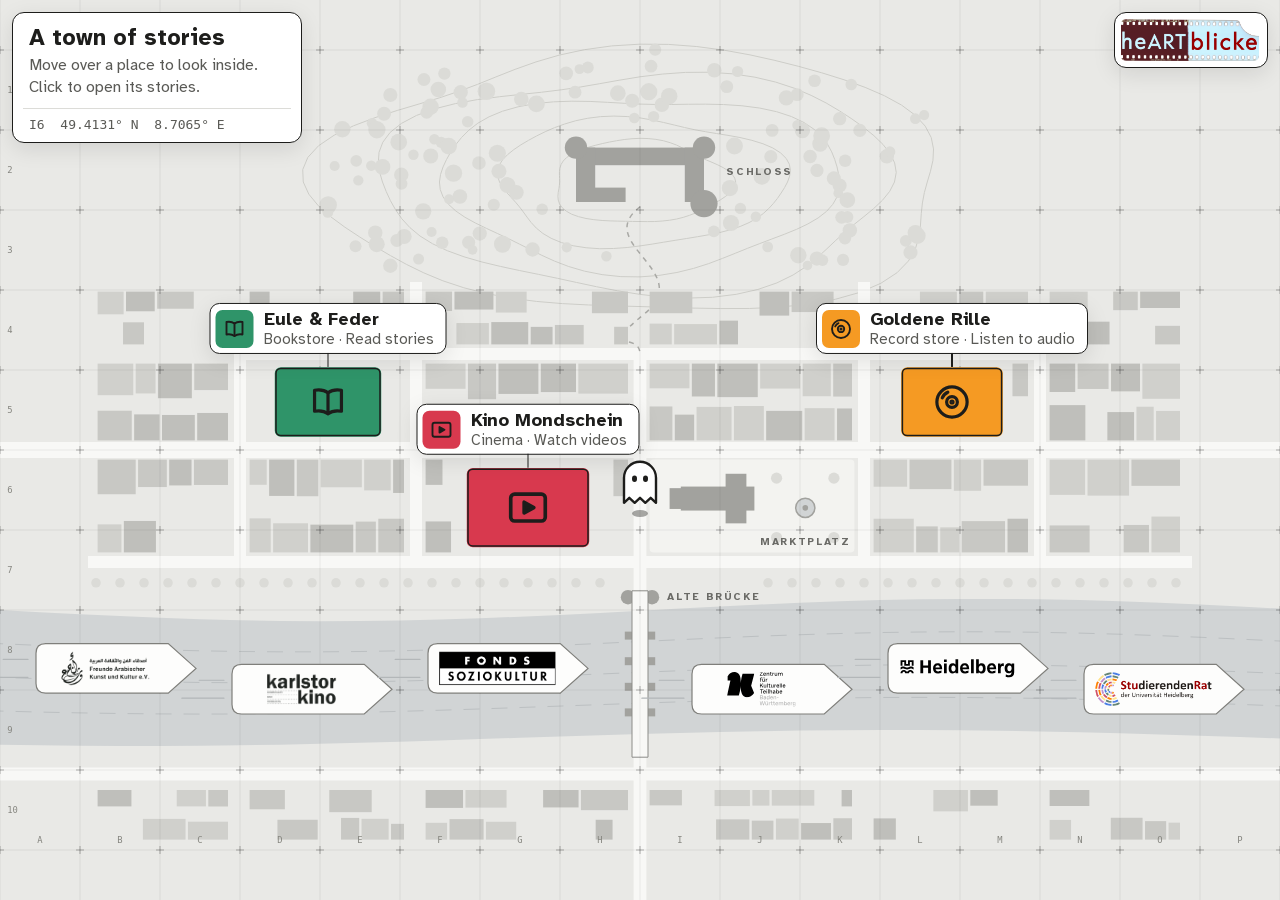
==== commit 32c040df: "Smoother spirit: gentler follow and lean, short trail Co-Authored-By: Claude Opus 5.5 <noreply@anthr" ====
--- a/index.html
+++ b/index.html
@@ -67,6 +67,6 @@
 
 <script src="map/stories.js?v=3"></script>
 <script src="map/icons.js?v=2"></script>
-<script src="map/town.js?v=2"></script>
+<script src="map/town.js?v=3"></script>
 </body>
 </html>
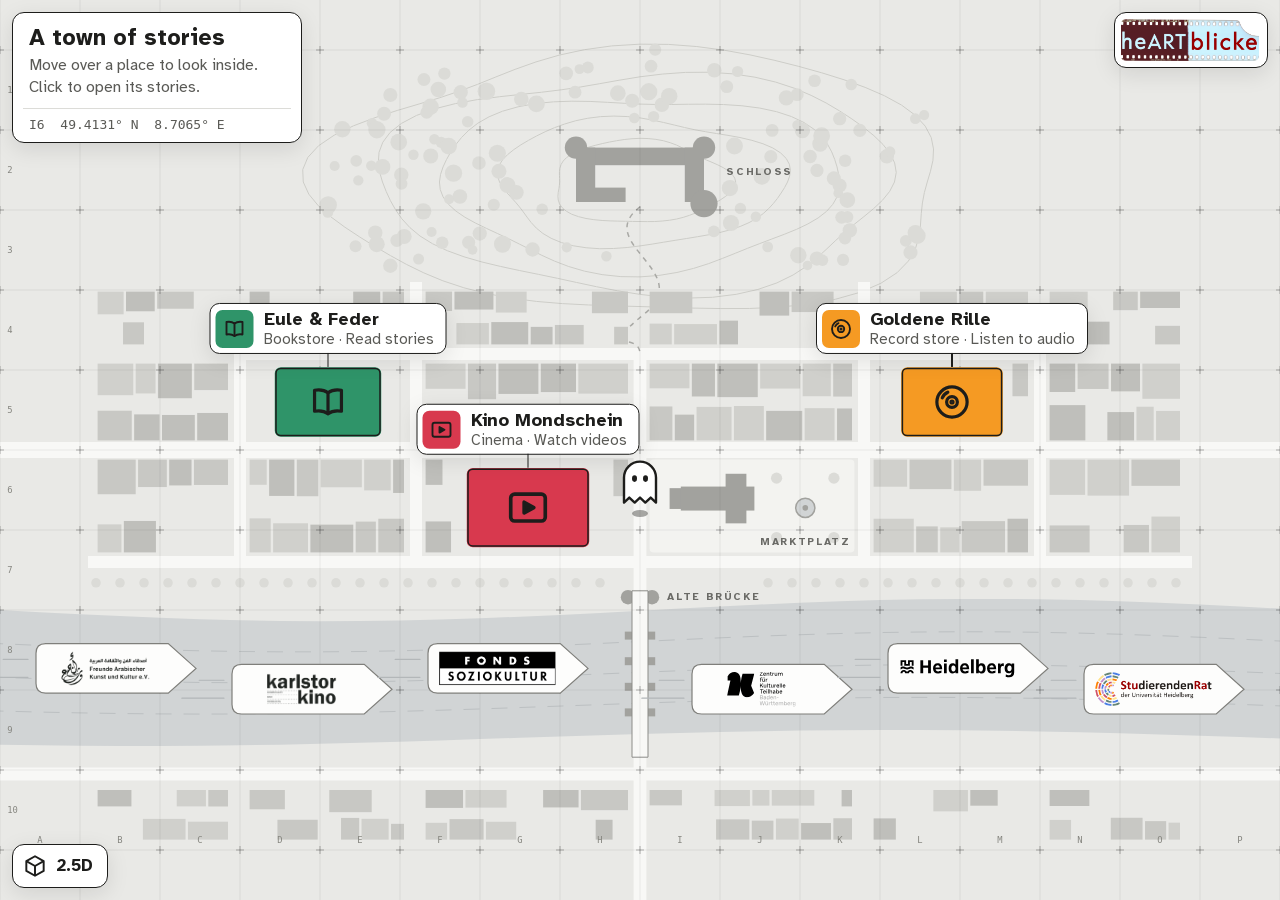
==== commit 1ae9efae: "2.5D button: houses, church, castle and the story places stand up Co-Authored-By: Claude Opus 5.5 <n" ====
--- a/index.html
+++ b/index.html
@@ -7,7 +7,7 @@
 <title>heartblicke | A town of stories</title>
 <meta name="description" content="heartblicke: a map of a small town and the stories kept in it. Videos in the cinema, written stories in the bookstore, audio in the record store.">
 <link rel="icon" href="data:image/svg+xml,%3Csvg xmlns='http://www.w3.org/2000/svg' viewBox='0 0 32 32'%3E%3Crect width='32' height='32' rx='7' fill='%231d1d1b'/%3E%3Cpath d='M8 26V14a8 8 0 0 1 16 0v12l-2.7-2.5-2.6 2.5-2.7-2.5-2.7 2.5-2.6-2.5z' fill='%23fff'/%3E%3Ccircle cx='13' cy='14.5' r='1.6' fill='%231d1d1b'/%3E%3Ccircle cx='19' cy='14.5' r='1.6' fill='%231d1d1b'/%3E%3C/svg%3E">
-<link rel="stylesheet" href="map/map.css?v=2">
+<link rel="stylesheet" href="map/map.css?v=3">
 </head>
 <body>
 
@@ -39,6 +39,12 @@
   <p id="coords" aria-hidden="true"></p>
 </nav>
 
+<!-- stands the town up: houses, church, castle and the places get walls (2.5D) -->
+<button id="depth" type="button" aria-pressed="false" title="Show the town in 2.5D">
+  <svg viewBox="0 0 24 24" fill="none" stroke="currentColor" stroke-width="1.8" stroke-linejoin="round" aria-hidden="true"><path d="M12 3 4 7.5v9L12 21l8-4.5v-9z"/><path d="M4 7.5 12 12l8-4.5M12 12v9"/></svg>
+  2.5D
+</button>
+
 <!-- the stories of the place that was clicked -->
 <aside id="stories" aria-labelledby="st-name"></aside>
 
@@ -67,6 +73,6 @@
 
 <script src="map/stories.js?v=3"></script>
 <script src="map/icons.js?v=2"></script>
-<script src="map/town.js?v=3"></script>
+<script src="map/town.js?v=4"></script>
 </body>
 </html>
--- a/map/map.css
+++ b/map/map.css
@@ -54,15 +54,15 @@
 .flow { fill: none; stroke: #bcc0c2; stroke-width: 1; stroke-dasharray: 16 12; vector-effect: non-scaling-stroke; }
 .road { stroke: #f8f8f6; }
 .trailway { fill: none; stroke: #a9a9a5; stroke-width: 1.5; stroke-dasharray: 5 5; vector-effect: non-scaling-stroke; }
-.houses .h1 { fill: #c8c8c4; }
-.houses .h2 { fill: #bfbfbb; }
-.houses .h3 { fill: #d0d0cc; }
+.houses .h1 { fill: #c8c8c4; --wall: #a9a9a4; }
+.houses .h2 { fill: #bfbfbb; --wall: #a0a09b; }
+.houses .h3 { fill: #d0d0cc; --wall: #b1b1ac; }
 .plaza { fill: #f3f3f0; }
-.landmark { fill: #a2a29e; }
+.landmark { fill: #a2a29e; --wall: #81817c; }
 .fountain { fill: #d1d4d5; stroke: #a2a29e; stroke-width: 1.5; vector-effect: non-scaling-stroke; }
 .deck { fill: #f8f8f6; stroke: #8c8c88; stroke-width: 1; vector-effect: non-scaling-stroke; }
-.grid { fill: none; stroke: var(--ink); stroke-opacity: .07; stroke-width: 1; vector-effect: non-scaling-stroke; }
-.grid.tick { stroke-opacity: .32; }
+.grid { fill: none; stroke: var(--ink); stroke-opacity: calc(.07 - var(--z, 0) * .035); stroke-width: 1; vector-effect: non-scaling-stroke; }
+.grid.tick { stroke-opacity: calc(.32 - var(--z, 0) * .16); }
 .ref { fill: #85857f; font-family: var(--mono); }
 .name { fill: #6a6a66; font-family: var(--font); font-weight: 700; letter-spacing: .16em; }
 .trail { fill: none; stroke: var(--ink); stroke-opacity: .45; stroke-width: 2.5; stroke-dasharray: .1 7; stroke-linecap: round; vector-effect: non-scaling-stroke; pointer-events: none; }
@@ -85,6 +85,28 @@
 .place .glyph { color: var(--ink); pointer-events: none; overflow: visible; }
 .place.hot .body, .place.open .body { stroke-width: 3.5; }
 @keyframes ping { from { transform: scale(1); opacity: .9; } to { transform: scale(1.75); opacity: 0; } }
+
+/* 2.5D view: town.js sets --z on the map, from 0 (flat) to 1 (standing).
+   Roofs rise by their height --h, front walls grow beneath them, trees lift off their shadows. */
+.bx .roof, .place .lift { transform: translateY(calc(var(--h) * var(--z, 0) * -1px)); }
+.bx .wall, .place .pwall { transform-box: fill-box; transform-origin: 50% 100%; transform: scaleY(var(--z, 0)); }
+.bx .wall, .bx .base { fill: var(--wall); }
+.place .pwall { fill: color-mix(in srgb, var(--c) 64%, #1d1d1b); stroke: var(--ink); stroke-width: 1.5; vector-effect: non-scaling-stroke; }
+.wood.tree { transform: translateY(calc(var(--z, 0) * -7px)); }
+.wood.shade { fill: #1d1d1b; opacity: calc(var(--z, 0) * .08); }
+#map:not(.deep) :is(.wall, .base, .pwall, .wood.shade) { visibility: hidden; }
+
+/* the button that stands the town up */
+#depth {
+  position: fixed; left: max(12px, env(safe-area-inset-left)); bottom: max(12px, env(safe-area-inset-bottom)); z-index: 4;
+  display: flex; align-items: center; gap: 8px;
+  min-height: 44px; padding: 6px 14px 6px 9px;
+  font-size: 17px; font-weight: 700;
+  background: var(--card); border: 1.5px solid var(--ink); border-radius: 12px; box-shadow: 0 6px 22px rgba(0, 0, 0, .1);
+}
+#depth svg { flex: none; display: block; width: 26px; height: 26px; }
+#depth:hover { background: #ececea; }
+#depth[aria-pressed="true"] { color: #fff; background: var(--ink); }
 
 @media (hover: hover) and (pointer: fine) {
   #map, #map a, .tag { cursor: none; }        /* the spirit is the pointer here */
@@ -298,6 +320,7 @@
   .stop .nm, .stop small { display: none; }
   .stop .kd { display: block; font-size: 15px; }
   #coords { display: none; }
+  #depth { bottom: auto; top: max(8px, env(safe-area-inset-top)); left: max(8px, env(safe-area-inset-left)); min-height: 52px; padding: 5px 12px 5px 8px; }
 }
 @media (max-height: 480px) and (min-width: 721px) {
   #legend { right: auto; }
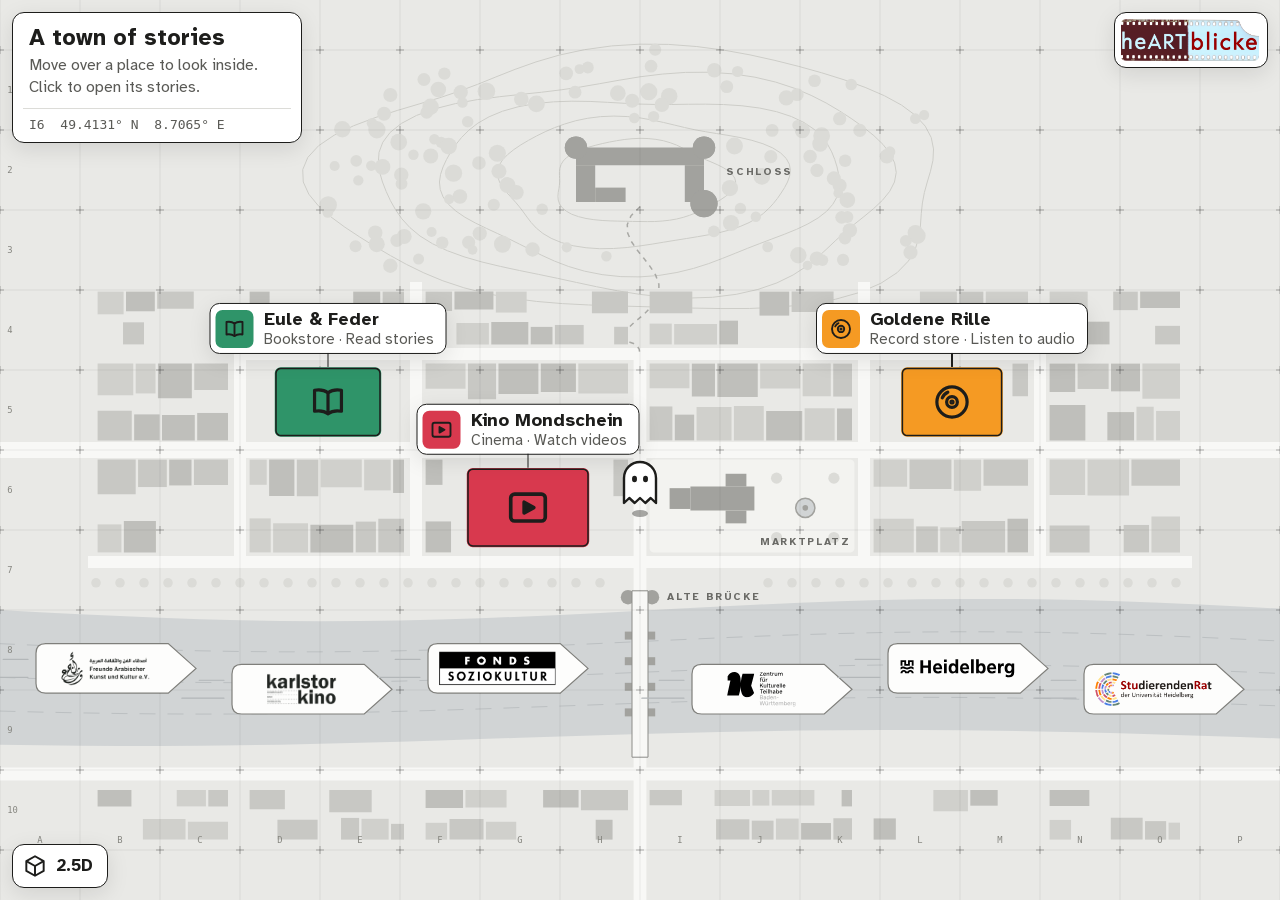
==== commit 16b41a82: "2.5D in real perspective: the camera leans back, houses get side walls, the ground recedes Co-Author" ====
--- a/index.html
+++ b/index.html
@@ -7,7 +7,7 @@
 <title>heartblicke | A town of stories</title>
 <meta name="description" content="heartblicke: a map of a small town and the stories kept in it. Videos in the cinema, written stories in the bookstore, audio in the record store.">
 <link rel="icon" href="data:image/svg+xml,%3Csvg xmlns='http://www.w3.org/2000/svg' viewBox='0 0 32 32'%3E%3Crect width='32' height='32' rx='7' fill='%231d1d1b'/%3E%3Cpath d='M8 26V14a8 8 0 0 1 16 0v12l-2.7-2.5-2.6 2.5-2.7-2.5-2.7 2.5-2.6-2.5z' fill='%23fff'/%3E%3Ccircle cx='13' cy='14.5' r='1.6' fill='%231d1d1b'/%3E%3Ccircle cx='19' cy='14.5' r='1.6' fill='%231d1d1b'/%3E%3C/svg%3E">
-<link rel="stylesheet" href="map/map.css?v=3">
+<link rel="stylesheet" href="map/map.css?v=4">
 </head>
 <body>
 
@@ -73,6 +73,6 @@
 
 <script src="map/stories.js?v=3"></script>
 <script src="map/icons.js?v=2"></script>
-<script src="map/town.js?v=4"></script>
+<script src="map/town.js?v=5"></script>
 </body>
 </html>
--- a/map/map.css
+++ b/map/map.css
@@ -52,13 +52,13 @@
 .wood { fill: #dbdbd7; }
 .river { fill: #d1d4d5; }
 .flow { fill: none; stroke: #bcc0c2; stroke-width: 1; stroke-dasharray: 16 12; vector-effect: non-scaling-stroke; }
-.road { stroke: #f8f8f6; }
+.road { fill: #f8f8f6; }
 .trailway { fill: none; stroke: #a9a9a5; stroke-width: 1.5; stroke-dasharray: 5 5; vector-effect: non-scaling-stroke; }
-.houses .h1 { fill: #c8c8c4; --wall: #a9a9a4; }
-.houses .h2 { fill: #bfbfbb; --wall: #a0a09b; }
-.houses .h3 { fill: #d0d0cc; --wall: #b1b1ac; }
+.bx.h1 { fill: #c8c8c4; --wall: #a4a49f; --side: #92928d; }
+.bx.h2 { fill: #bfbfbb; --wall: #9b9b96; --side: #898984; }
+.bx.h3 { fill: #d0d0cc; --wall: #acaca7; --side: #9a9a95; }
 .plaza { fill: #f3f3f0; }
-.landmark { fill: #a2a29e; --wall: #81817c; }
+.landmark { fill: #a2a29e; --wall: #7e7e79; --side: #6c6c68; }
 .fountain { fill: #d1d4d5; stroke: #a2a29e; stroke-width: 1.5; vector-effect: non-scaling-stroke; }
 .deck { fill: #f8f8f6; stroke: #8c8c88; stroke-width: 1; vector-effect: non-scaling-stroke; }
 .grid { fill: none; stroke: var(--ink); stroke-opacity: calc(.07 - var(--z, 0) * .035); stroke-width: 1; vector-effect: non-scaling-stroke; }
@@ -86,15 +86,12 @@
 .place.hot .body, .place.open .body { stroke-width: 3.5; }
 @keyframes ping { from { transform: scale(1); opacity: .9; } to { transform: scale(1.75); opacity: 0; } }
 
-/* 2.5D view: town.js sets --z on the map, from 0 (flat) to 1 (standing).
-   Roofs rise by their height --h, front walls grow beneath them, trees lift off their shadows. */
-.bx .roof, .place .lift { transform: translateY(calc(var(--h) * var(--z, 0) * -1px)); }
-.bx .wall, .place .pwall { transform-box: fill-box; transform-origin: 50% 100%; transform: scaleY(var(--z, 0)); }
+/* 2.5D view: town.js sets --z on the map, from 0 (flat) to 1 (standing), and draws the walls */
 .bx .wall, .bx .base { fill: var(--wall); }
-.place .pwall { fill: color-mix(in srgb, var(--c) 64%, #1d1d1b); stroke: var(--ink); stroke-width: 1.5; vector-effect: non-scaling-stroke; }
-.wood.tree { transform: translateY(calc(var(--z, 0) * -7px)); }
-.wood.shade { fill: #1d1d1b; opacity: calc(var(--z, 0) * .08); }
-#map:not(.deep) :is(.wall, .base, .pwall, .wood.shade) { visibility: hidden; }
+.bx .side { fill: var(--side); }
+.place .pwall { fill: color-mix(in srgb, var(--c) 62%, #1d1d1b); stroke: var(--ink); stroke-width: 1.5; stroke-linejoin: round; vector-effect: non-scaling-stroke; }
+.shade { fill: #1d1d1b; opacity: calc(var(--z, 0) * .1); }
+#map:not(.deep) :is(.wall, .side, .base, .pwall, .shade) { display: none; }
 
 /* the button that stands the town up */
 #depth {
@@ -141,7 +138,7 @@
 #tags.tiny .tag { padding: 4px; }
 
 /* ---------- The spirit ---------- */
-#spirit { position: fixed; left: -22px; top: -56px; z-index: 3; width: 44px; height: 62px; pointer-events: none; opacity: 0; transition: opacity .3s; }
+#spirit { position: fixed; left: -22px; top: -56px; transform-origin: 22px 56px; z-index: 3; width: 44px; height: 62px; pointer-events: none; opacity: 0; transition: opacity .3s; }
 body.ready #spirit { opacity: 1; }
 #spirit svg { display: block; transform-origin: 50% 80%; overflow: visible; transition: scale .2s; }
 #spirit .sheet { fill: #fff; stroke: var(--ink); stroke-width: 2.4; stroke-linejoin: round; }
